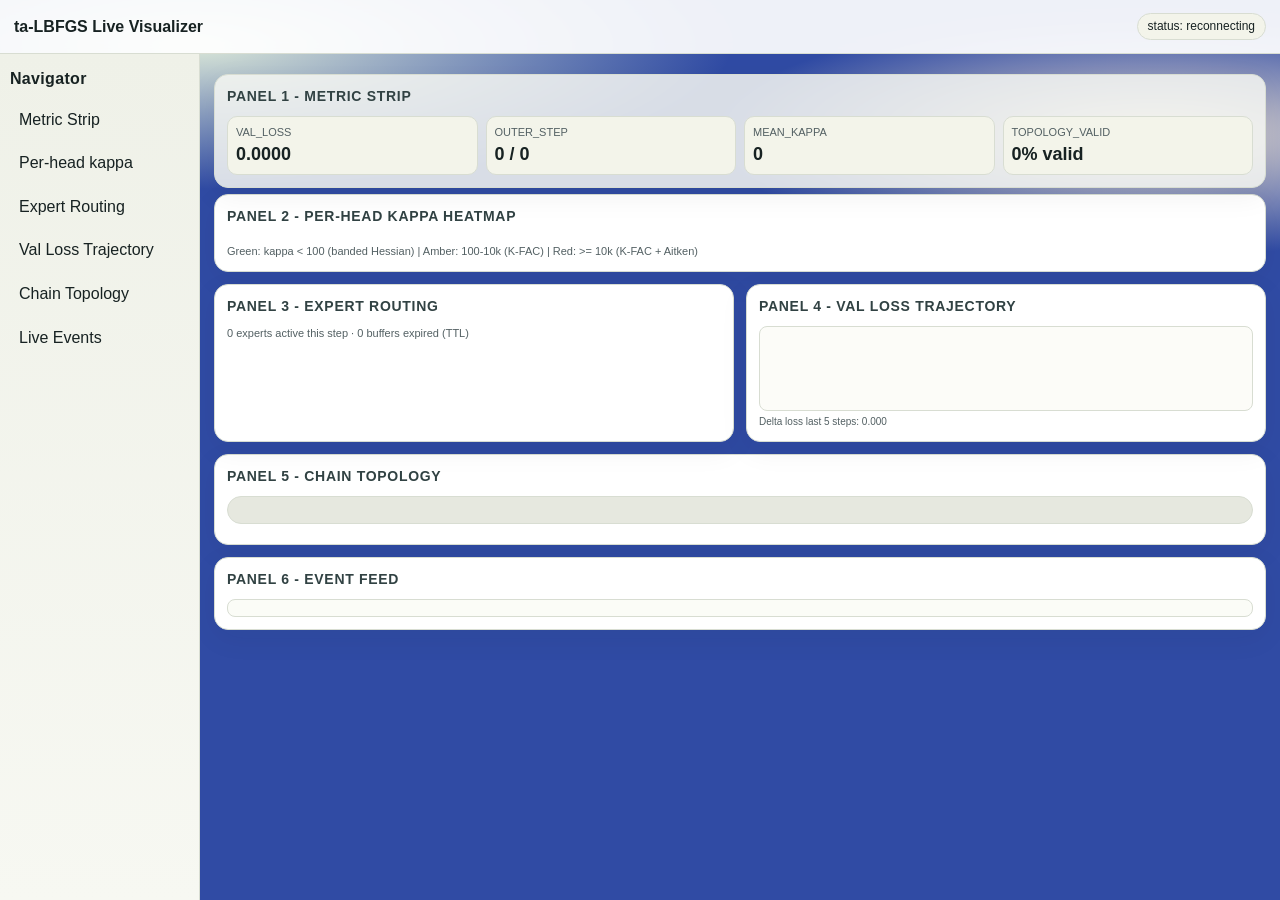
==== ta_lbfgs/dashboard/ui.html @ 4b499353 "Checkpoint from VS Code for cloud agent session" ====
<!doctype html>
<html lang="en">
<head>
  <meta charset="utf-8">
  <meta name="viewport" content="width=device-width, initial-scale=1">
  <title>ta-LBFGS Optimizer Dashboard</title>
  <style>
    :root {
      --bg: #304ba4;
      --surface: #ffffff;
      --surface-2: #f3f4ea;
      --ink: #172222;
      --muted: #536063;
      --line: #d8ddd2;
      --good: #1f8b4c;
      --warn: #b07a13;
      --bad: #b43e28;
      --purple: #7c4ca5;
      --teal: #1d8f8a;
      --cold: #8f989b;
      --shadow: 0 8px 30px rgba(23, 34, 34, 0.06);
      --radius: 14px;
    }

    * { box-sizing: border-box; }

    body {
      margin: 0;
      color: var(--ink);
      background:
        radial-gradient(900px 240px at 15% 5%, #dbe8d8 0, transparent 60%),
        radial-gradient(800px 220px at 90% 15%, #e8ded2 0, transparent 55%),
        var(--bg);
      font-family: "IBM Plex Sans", "Segoe UI", sans-serif;
      line-height: 1.35;
    }

    .topbar {
      position: fixed;
      top: 0;
      left: 0;
      right: 0;
      height: 54px;
      display: flex;
      align-items: center;
      justify-content: space-between;
      padding: 0 14px;
      background: rgba(255, 255, 255, 0.92);
      border-bottom: 1px solid var(--line);
      backdrop-filter: blur(6px);
      z-index: 10;
    }

    .status-pill {
      padding: 4px 10px;
      border-radius: 999px;
      border: 1px solid var(--line);
      font-size: 12px;
      background: var(--surface-2);
    }

    .sidebar {
      position: fixed;
      top: 54px;
      left: 0;
      bottom: 0;
      width: 200px;
      border-right: 1px solid var(--line);
      background: linear-gradient(180deg, #eff1e8, #f7f8f2);
      padding: 14px 10px;
      overflow-y: auto;
    }

    .sidebar h1 {
      margin: 0 0 12px;
      font-family: "Space Grotesk", "Segoe UI", sans-serif;
      font-size: 16px;
      letter-spacing: 0.02em;
    }

    .sidebar a {
      display: block;
      margin: 8px 0;
      padding: 6px 8px;
      border-radius: 8px;
      color: var(--ink);
      text-decoration: none;
      border: 1px solid transparent;
    }

    .sidebar a:hover {
      border-color: var(--line);
      background: #fff;
    }

    .main {
      margin-left: 200px;
      margin-top: 54px;
      padding: 14px;
      height: calc(100vh - 54px);
      overflow-y: auto;
    }

    .panel {
      background: var(--surface);
      border: 1px solid var(--line);
      border-radius: var(--radius);
      box-shadow: var(--shadow);
      padding: 12px;
      margin-bottom: 12px;
    }

    .panel h2 {
      margin: 0 0 10px;
      font-size: 14px;
      text-transform: uppercase;
      letter-spacing: 0.05em;
      color: #314243;
    }

    .metric-strip {
      position: sticky;
      top: 6px;
      z-index: 8;
      background: rgba(246, 247, 242, 0.85);
      backdrop-filter: blur(2px);
    }

    .metrics {
      display: grid;
      grid-template-columns: repeat(4, minmax(140px, 1fr));
      gap: 8px;
    }

    .metric-card {
      border: 1px solid var(--line);
      border-radius: 10px;
      background: var(--surface-2);
      padding: 8px;
    }

    .metric-card .label { color: var(--muted); font-size: 11px; text-transform: uppercase; }
    .metric-card .value { font-size: 18px; font-weight: 700; margin-top: 2px; }

    .heatmap-grid {
      display: grid;
      gap: 4px;
      user-select: none;
    }

    .heat-cell {
      border-radius: 6px;
      border: 1px solid rgba(0, 0, 0, 0.05);
      height: 28px;
      font-size: 11px;
      display: flex;
      align-items: center;
      justify-content: center;
      cursor: pointer;
      transition: transform .12s ease;
      color: #102227;
      font-weight: 600;
    }

    .heat-cell:hover { transform: scale(1.02); }
    .k-green { background: #bde8c4; }
    .k-amber { background: #f7dfaa; }
    .k-red { background: #f5b9ad; }

    .legend-line {
      margin-top: 8px;
      color: var(--muted);
      font-size: 11px;
    }

    .inline-overlay {
      margin-top: 10px;
      border: 1px solid var(--line);
      border-radius: 10px;
      padding: 8px;
      background: #fafbf6;
      display: none;
    }

    .overlay-head {
      display: flex;
      justify-content: space-between;
      align-items: center;
      margin-bottom: 6px;
      font-weight: 600;
      font-size: 12px;
    }

    .close-btn {
      border: 1px solid var(--line);
      border-radius: 8px;
      background: #fff;
      width: 22px;
      height: 22px;
      cursor: pointer;
    }

    .overlay-table {
      width: 100%;
      border-collapse: collapse;
      font-size: 11px;
    }

    .overlay-table th, .overlay-table td {
      border-bottom: 1px solid var(--line);
      padding: 4px 5px;
      text-align: right;
    }

    .overlay-table th:first-child, .overlay-table td:first-child { text-align: left; }

    .two-col {
      display: grid;
      grid-template-columns: minmax(280px, 1fr) minmax(280px, 1fr);
      gap: 12px;
    }

    .expert-row {
      display: grid;
      grid-template-columns: 58px 1fr 56px 58px;
      gap: 8px;
      align-items: center;
      margin-bottom: 6px;
      font-size: 12px;
    }

    .load-track {
      height: 10px;
      background: #e4e8df;
      border-radius: 999px;
      overflow: hidden;
    }

    .load-fill { height: 100%; border-radius: 999px; }
    .load-high { background: var(--purple); }
    .load-mid { background: var(--teal); }
    .load-low { background: var(--cold); }

    .badge {
      text-align: center;
      font-size: 11px;
      padding: 2px 6px;
      border-radius: 999px;
      background: #e8ece1;
    }

    .badge-max { background: #f0c774; font-weight: 700; }
    .badge-min { background: #d6d9d7; }

    .summary-line {
      margin-top: 8px;
      color: var(--muted);
      font-size: 11px;
    }

    .spark-wrap {
      border: 1px solid var(--line);
      border-radius: 8px;
      padding: 8px;
      background: #fcfcf8;
    }

    svg.spark { width: 100%; height: 62px; }

    .delta-line { font-size: 10px; color: var(--muted); margin-top: 4px; }

    .segbar {
      height: 28px;
      border-radius: 999px;
      overflow: hidden;
      display: flex;
      border: 1px solid var(--line);
      background: #e6e8df;
      font-size: 10px;
      color: #132024;
    }

    .seg {
      display: flex;
      align-items: center;
      justify-content: center;
      white-space: nowrap;
      overflow: hidden;
    }

    .seg-reason { background: #c8b2dd; }
    .seg-pivot { background: #f0c774; }
    .seg-answer { background: #95d5d2; }
    .seg-verify { background: #cfd4d4; }

    .status-grid {
      display: grid;
      grid-template-columns: repeat(2, 1fr);
      gap: 6px;
      margin-top: 8px;
    }

    .status-row {
      border: 1px solid var(--line);
      border-radius: 8px;
      padding: 6px;
      background: #fbfcf7;
      font-size: 11px;
    }

    .status-row b { color: var(--muted); display: block; font-size: 10px; }

    .events-list {
      max-height: 180px;
      overflow-y: auto;
      border: 1px solid var(--line);
      border-radius: 8px;
      background: #fbfcf7;
      padding: 8px;
      font-size: 11px;
    }

    .event-item { margin-bottom: 6px; color: #334445; }

    @media (max-width: 900px) {
      .sidebar { width: 170px; }
      .main { margin-left: 170px; }
      .metrics { grid-template-columns: repeat(2, minmax(130px, 1fr)); }
      .two-col { grid-template-columns: 1fr; }
    }

    @media (max-width: 680px) {
      .sidebar {
        position: static;
        width: 100%;
        height: auto;
        border-right: none;
        border-bottom: 1px solid var(--line);
      }
      .main {
        margin-left: 0;
        margin-top: 0;
        height: auto;
      }
      .topbar {
        position: static;
      }
    }
  </style>
</head>
<body>
  <header class="topbar">
    <div><strong>ta-LBFGS Live Visualizer</strong></div>
    <div id="runStatus" class="status-pill">status: initializing</div>
  </header>

  <aside class="sidebar">
    <h1>Navigator</h1>
    <a href="#panel-metrics">Metric Strip</a>
    <a href="#panel-heatmap">Per-head kappa</a>
    <a href="#panel-experts">Expert Routing</a>
    <a href="#panel-loss">Val Loss Trajectory</a>
    <a href="#panel-chain">Chain Topology</a>
    <a href="#panel-events">Live Events</a>
  </aside>

  <main class="main">
    <section id="panel-metrics" class="panel metric-strip">
      <h2>Panel 1 - Metric Strip</h2>
      <div class="metrics">
        <div class="metric-card"><div class="label">val_loss</div><div id="mLoss" class="value">0.0000</div></div>
        <div class="metric-card"><div class="label">outer_step</div><div id="mStep" class="value">0 / 0</div></div>
        <div class="metric-card"><div class="label">mean_kappa</div><div id="mKappa" class="value">0</div></div>
        <div class="metric-card"><div class="label">topology_valid</div><div id="mTopo" class="value">0% valid</div></div>
      </div>
    </section>

    <section id="panel-heatmap" class="panel">
      <h2>Panel 2 - Per-head kappa Heatmap</h2>
      <div id="heatmap" class="heatmap-grid"></div>
      <div id="headOverlay" class="inline-overlay"></div>
      <div class="legend-line">
        Green: kappa < 100 (banded Hessian) | Amber: 100-10k (K-FAC) | Red: >= 10k (K-FAC + Aitken)
      </div>
    </section>

    <section class="two-col">
      <section id="panel-experts" class="panel">
        <h2>Panel 3 - Expert Routing</h2>
        <div id="expertRows"></div>
        <div id="expertSummary" class="summary-line">0 experts active this step · 0 buffers expired (TTL)</div>
      </section>

      <section id="panel-loss" class="panel">
        <h2>Panel 4 - Val Loss Trajectory</h2>
        <div class="spark-wrap">
          <svg class="spark" viewBox="0 0 200 56" preserveAspectRatio="none">
            <polyline id="lossLine" fill="none" stroke="#246f69" stroke-width="1.6" points="" />
            <g id="eventLines"></g>
          </svg>
        </div>
        <div class="delta-line" id="deltaLoss">Delta loss last 5 steps: 0.000</div>
      </section>
    </section>

    <section id="panel-chain" class="panel">
      <h2>Panel 5 - Chain Topology</h2>
      <div class="segbar" id="chainBar"></div>
      <div class="status-grid" id="chainStatus"></div>
    </section>

    <section id="panel-events" class="panel">
      <h2>Panel 6 - Event Feed</h2>
      <div id="eventFeed" class="events-list"></div>
    </section>
  </main>

  <script>
    const state = {
      latest: null,
      lossHistory: []
    };

    function kappaBandClass(v) {
      if (v < 100) return "k-green";
      if (v < 10000) return "k-amber";
      return "k-red";
    }

    function formatKappaCell(v) {
      if (v < 1000) return String(Math.round(v));
      if (v >= 100000) return Math.round(v / 1000) + "k";
      return (v / 1000).toFixed(1) + "k";
    }

    function formatSci(v) {
      if (!isFinite(v) || v === 0) return "0";
      const exp = Math.floor(Math.log10(Math.abs(v)));
      const base = v / Math.pow(10, exp);
      return `${base.toFixed(1)}×10${toSuperscript(exp)}`;
    }

    function toSuperscript(num) {
      const map = {"-":"⁻", "0":"⁰", "1":"¹", "2":"²", "3":"³", "4":"⁴", "5":"⁵", "6":"⁶", "7":"⁷", "8":"⁸", "9":"⁹"};
      return String(num).split("").map(ch => map[ch] || ch).join("");
    }

    function updateMetrics(run) {
      document.getElementById("mLoss").textContent = (run.val_loss || 0).toFixed(4);
      document.getElementById("mStep").textContent = `${run.outer_step || 0} / ${run.max_outer_steps || 0}`;
      document.getElementById("mKappa").textContent = formatSci(run.mean_kappa || 0);
      const topo = run.topology_valid_pct || 0;
      const el = document.getElementById("mTopo");
      el.textContent = `${Math.round(topo)}% valid`;
      el.style.color = topo > 80 ? "var(--good)" : (topo >= 50 ? "var(--warn)" : "var(--bad)");
      document.getElementById("runStatus").textContent = `status: ${run.status || "running"}`;
    }

    function renderHeatmap(heat) {
      const root = document.getElementById("heatmap");
      const layers = heat.num_layers || 0;
      const heads = heat.heads_per_layer || 0;
      root.style.gridTemplateColumns = `repeat(${Math.max(heads, 1)}, minmax(32px, 1fr))`;
      root.innerHTML = "";

      for (let i = 0; i < layers; i++) {
        for (let j = 0; j < heads; j++) {
          const v = (heat.kappa[i] && heat.kappa[i][j]) || 0;
          const cell = document.createElement("button");
          cell.className = `heat-cell ${kappaBandClass(v)}`;
          cell.textContent = formatKappaCell(v);
          cell.title = `layer ${i}, head ${j}, kappa ${v.toFixed(2)}`;
          cell.onclick = () => requestHeadBuffer(i, j);
          root.appendChild(cell);
        }
      }
    }

    async function requestHeadBuffer(layer, head) {
      const overlay = document.getElementById("headOverlay");
      const res = await fetch("/select_head", {
        method: "POST",
        headers: {"Content-Type": "application/json"},
        body: JSON.stringify({layer, head})
      });
      const detail = await res.json();
      const pairs = detail.pairs || [];
      let rows = "";
      for (const p of pairs) {
        rows += `<tr><td>${p.idx}</td><td>${p.s_norm.toFixed(4)}</td><td>${p.y_norm.toFixed(4)}</td><td>${p.ys.toExponential(2)}</td><td>${p.accepted ? "yes" : "no"}</td></tr>`;
      }
      if (!rows) rows = "<tr><td colspan='5'>no curvature pairs yet</td></tr>";
      overlay.innerHTML = `
        <div class="overlay-head">
          <span>Head buffer: layer ${detail.layer}, head ${detail.head}</span>
          <button class="close-btn" onclick="document.getElementById('headOverlay').style.display='none'">x</button>
        </div>
        <table class="overlay-table">
          <thead><tr><th>pair</th><th>||s||</th><th>||y||</th><th>yTs</th><th>valid</th></tr></thead>
          <tbody>${rows}</tbody>
        </table>
      `;
      overlay.style.display = "block";
    }

    function renderExperts(experts) {
      const rows = experts.rows || [];
      const root = document.getElementById("expertRows");
      root.innerHTML = "";
      rows.forEach((e, idx) => {
        const load = Math.max(0, Math.min(1, Number(e.load || 0)));
        const klass = load > 0.7 ? "load-high" : (load >= 0.3 ? "load-mid" : "load-low");
        const badgeClass = e.window_size === 20 ? "badge badge-max" : (e.window_size === 3 ? "badge badge-min" : "badge");
        const row = document.createElement("div");
        row.className = "expert-row";
        row.innerHTML = `
          <div>exp ${e.id ?? idx}</div>
          <div class="load-track"><div class="load-fill ${klass}" style="width:${(load * 100).toFixed(1)}%"></div></div>
          <div>${(load * 100).toFixed(1)}%</div>
          <div class="${badgeClass}">m=${e.window_size || 3}</div>
        `;
        root.appendChild(row);
      });
      document.getElementById("expertSummary").textContent = `${experts.active_count || 0} experts active this step · ${experts.expired_ttl || 0} buffers expired (TTL)`;
    }

    function renderTrajectory(traj, run) {
      const loss = traj.loss || [];
      state.lossHistory = loss;
      const poly = document.getElementById("lossLine");
      if (!loss.length) {
        poly.setAttribute("points", "");
        return;
      }
      const min = Math.min(...loss);
      const max = Math.max(...loss);
      const span = (max - min) || 1;
      const points = loss.map((v, i) => {
        const x = (i / Math.max(loss.length - 1, 1)) * 200;
        const y = 54 - ((v - min) / span) * 50;
        return `${x.toFixed(2)},${y.toFixed(2)}`;
      }).join(" ");
      poly.setAttribute("points", points);

      const eventsRoot = document.getElementById("eventLines");
      eventsRoot.innerHTML = "";
      const addMarker = (stepIdx, color) => {
        const total = Math.max(run.max_outer_steps || loss.length, 1);
        const x = (Math.max(0, stepIdx) / total) * 200;
        const line = document.createElementNS("http://www.w3.org/2000/svg", "line");
        line.setAttribute("x1", x.toFixed(2));
        line.setAttribute("x2", x.toFixed(2));
        line.setAttribute("y1", "2");
        line.setAttribute("y2", "54");
        line.setAttribute("stroke", color);
        line.setAttribute("stroke-dasharray", "3,2");
        line.setAttribute("stroke-width", "1");
        eventsRoot.appendChild(line);
      };

      (traj.pivot_steps || []).forEach(s => addMarker(s, "#b43e28"));
      (traj.spectral_guard_steps || []).forEach(s => addMarker(s, "#b07a13"));

      const recent = loss.slice(-5);
      const delta = recent.length >= 2 ? recent[recent.length - 1] - recent[0] : 0;
      const line = document.getElementById("deltaLoss");
      line.innerHTML = `Delta loss last 5 steps: <span style="color:${delta <= 0 ? "var(--good)" : "var(--bad)"}">${delta.toFixed(3)}</span>`;
    }

    function renderChain(chain) {
      const seg = chain.segments || {};
      const reason = Number(seg.reasoning || 0);
      const pivot = Number(seg.pivot || 0);
      const answer = Number(seg.answer || 0);
      const verify = Number(seg.verify || 0);
      const total = Math.max(reason + pivot + answer + verify, 1e-9);

      const pct = v => (100 * (v / total)).toFixed(1);
      const bar = document.getElementById("chainBar");
      bar.innerHTML = `
        <div class="seg seg-reason" style="width:${pct(reason)}%">reasoning ${pct(reason)}%</div>
        <div class="seg seg-pivot" style="width:${pct(pivot)}%">pivot</div>
        <div class="seg seg-answer" style="width:${pct(answer)}%">answer ${pct(answer)}%</div>
        <div class="seg seg-verify" style="width:${pct(verify)}%">verify ${pct(verify)}%</div>
      `;

      const rows = chain.status_rows || {};
      const mapping = [
        ["current segment", rows.current_segment],
        ["pivot index", rows.pivot_index],
        ["reasoning tokens", rows.reasoning_tokens],
        ["answer tokens", rows.answer_tokens],
        ["verify tokens", rows.verify_tokens],
        ["topology valid", rows.topology_valid ? "yes" : "no"]
      ];
      const grid = document.getElementById("chainStatus");
      grid.innerHTML = mapping.map(([k, v]) => `<div class="status-row"><b>${k}</b>${v ?? "-"}</div>`).join("");
    }

    function renderEvents(events) {
      const root = document.getElementById("eventFeed");
      const recent = (events || []).slice(-40).reverse();
      root.innerHTML = recent.map(e => `<div class="event-item">${e}</div>`).join("") || "<div class='event-item'>no events yet</div>";
    }

    function render(data) {
      state.latest = data;
      updateMetrics(data.run || {});
      renderHeatmap(data.heatmap || {});
      renderExperts(data.experts || {});
      renderTrajectory(data.trajectory || {}, data.run || {});
      renderChain(data.chain || {});
      renderEvents(data.events || []);
    }

    const stream = new EventSource("/events");
    stream.onmessage = (ev) => {
      try {
        render(JSON.parse(ev.data));
      } catch (_) {}
    };
    stream.onerror = () => {
      document.getElementById("runStatus").textContent = "status: reconnecting";
    };

    fetch("/state")
      .then(r => r.json())
      .then(render)
      .catch(() => {});
  </script>
</body>
</html>
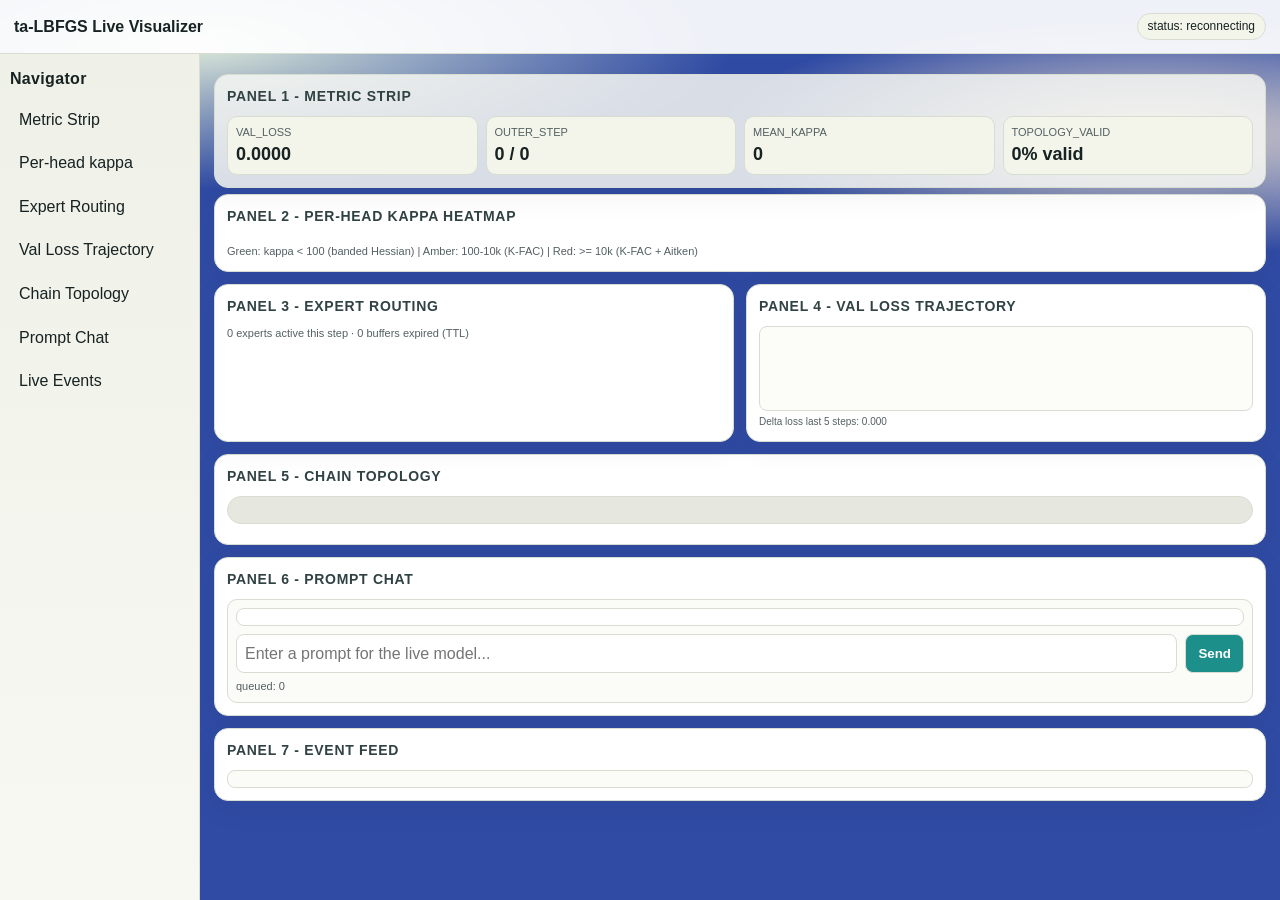
==== commit b0ea3c5a: "feat: implement topology-aware L-BFGS core, interceptor logic, and dashboard visualization suite" ====
--- a/ta_lbfgs/dashboard/ui.html
+++ b/ta_lbfgs/dashboard/ui.html
@@ -320,6 +320,73 @@
       font-size: 11px;
     }
 
+    .chat-wrap {
+      border: 1px solid var(--line);
+      border-radius: 10px;
+      background: #fbfcf7;
+      padding: 8px;
+    }
+
+    .chat-log {
+      max-height: 220px;
+      overflow-y: auto;
+      border: 1px solid var(--line);
+      border-radius: 8px;
+      padding: 8px;
+      background: #ffffff;
+      margin-bottom: 8px;
+      font-size: 12px;
+    }
+
+    .chat-item { margin-bottom: 6px; }
+    .chat-role {
+      font-size: 10px;
+      text-transform: uppercase;
+      color: var(--muted);
+      margin-bottom: 2px;
+    }
+    .chat-user .chat-role { color: #2f5fb0; }
+    .chat-assistant .chat-role { color: #1f8b4c; }
+    .chat-text {
+      background: #f4f6ef;
+      border: 1px solid var(--line);
+      border-radius: 8px;
+      padding: 6px;
+      white-space: pre-wrap;
+    }
+
+    .chat-input-row {
+      display: grid;
+      grid-template-columns: 1fr auto;
+      gap: 8px;
+    }
+
+    .chat-input {
+      width: 100%;
+      border: 1px solid var(--line);
+      border-radius: 8px;
+      padding: 8px;
+      font: inherit;
+      background: #fff;
+      color: var(--ink);
+    }
+
+    .chat-send {
+      border: 1px solid var(--line);
+      border-radius: 8px;
+      background: #1d8f8a;
+      color: #fff;
+      padding: 8px 12px;
+      font-weight: 600;
+      cursor: pointer;
+    }
+
+    .chat-meta {
+      margin-top: 6px;
+      color: var(--muted);
+      font-size: 11px;
+    }
+
     .event-item { margin-bottom: 6px; color: #334445; }
 
     @media (max-width: 900px) {
@@ -361,6 +428,7 @@
     <a href="#panel-experts">Expert Routing</a>
     <a href="#panel-loss">Val Loss Trajectory</a>
     <a href="#panel-chain">Chain Topology</a>
+    <a href="#panel-chat">Prompt Chat</a>
     <a href="#panel-events">Live Events</a>
   </aside>
 
@@ -409,8 +477,20 @@
       <div class="status-grid" id="chainStatus"></div>
     </section>
 
+    <section id="panel-chat" class="panel">
+      <h2>Panel 6 - Prompt Chat</h2>
+      <div class="chat-wrap">
+        <div id="chatLog" class="chat-log"></div>
+        <div class="chat-input-row">
+          <input id="chatPrompt" class="chat-input" type="text" placeholder="Enter a prompt for the live model..." />
+          <button id="chatSend" class="chat-send" type="button">Send</button>
+        </div>
+        <div id="chatMeta" class="chat-meta">queued: 0</div>
+      </div>
+    </section>
+
     <section id="panel-events" class="panel">
-      <h2>Panel 6 - Event Feed</h2>
+      <h2>Panel 7 - Event Feed</h2>
       <div id="eventFeed" class="events-list"></div>
     </section>
   </main>
@@ -603,6 +683,40 @@
       root.innerHTML = recent.map(e => `<div class="event-item">${e}</div>`).join("") || "<div class='event-item'>no events yet</div>";
     }
 
+    function renderChat(chat) {
+      const log = document.getElementById("chatLog");
+      const meta = document.getElementById("chatMeta");
+      const messages = (chat && chat.messages) || [];
+      const pending = (chat && chat.pending_prompt_count) || 0;
+      const current = (chat && chat.current_prompt) || "";
+
+      const recent = messages.slice(-20);
+      log.innerHTML = recent.map((m) => {
+        const role = (m.role || "assistant").toLowerCase();
+        const klass = role === "user" ? "chat-user" : "chat-assistant";
+        const roleLabel = role === "user" ? "You" : "Model";
+        const text = String(m.text || "").replace(/</g, "&lt;").replace(/>/g, "&gt;");
+        return `<div class="chat-item ${klass}"><div class="chat-role">${roleLabel}</div><div class="chat-text">${text}</div></div>`;
+      }).join("") || "<div class='chat-item'><div class='chat-text'>No chat messages yet.</div></div>";
+
+      meta.textContent = current ? `processing: ${current.slice(0, 80)}${current.length > 80 ? "..." : ""} | queued: ${pending}` : `queued: ${pending}`;
+      log.scrollTop = log.scrollHeight;
+    }
+
+    async function submitPrompt() {
+      const input = document.getElementById("chatPrompt");
+      const prompt = (input.value || "").trim();
+      if (!prompt) return;
+      input.value = "";
+      try {
+        await fetch("/chat_prompt", {
+          method: "POST",
+          headers: {"Content-Type": "application/json"},
+          body: JSON.stringify({prompt})
+        });
+      } catch (_) {}
+    }
+
     function render(data) {
       state.latest = data;
       updateMetrics(data.run || {});
@@ -610,8 +724,17 @@
       renderExperts(data.experts || {});
       renderTrajectory(data.trajectory || {}, data.run || {});
       renderChain(data.chain || {});
+      renderChat(data.chat || {});
       renderEvents(data.events || []);
     }
+
+    document.getElementById("chatSend").addEventListener("click", submitPrompt);
+    document.getElementById("chatPrompt").addEventListener("keydown", (ev) => {
+      if (ev.key === "Enter") {
+        ev.preventDefault();
+        submitPrompt();
+      }
+    });
 
     const stream = new EventSource("/events");
     stream.onmessage = (ev) => {
